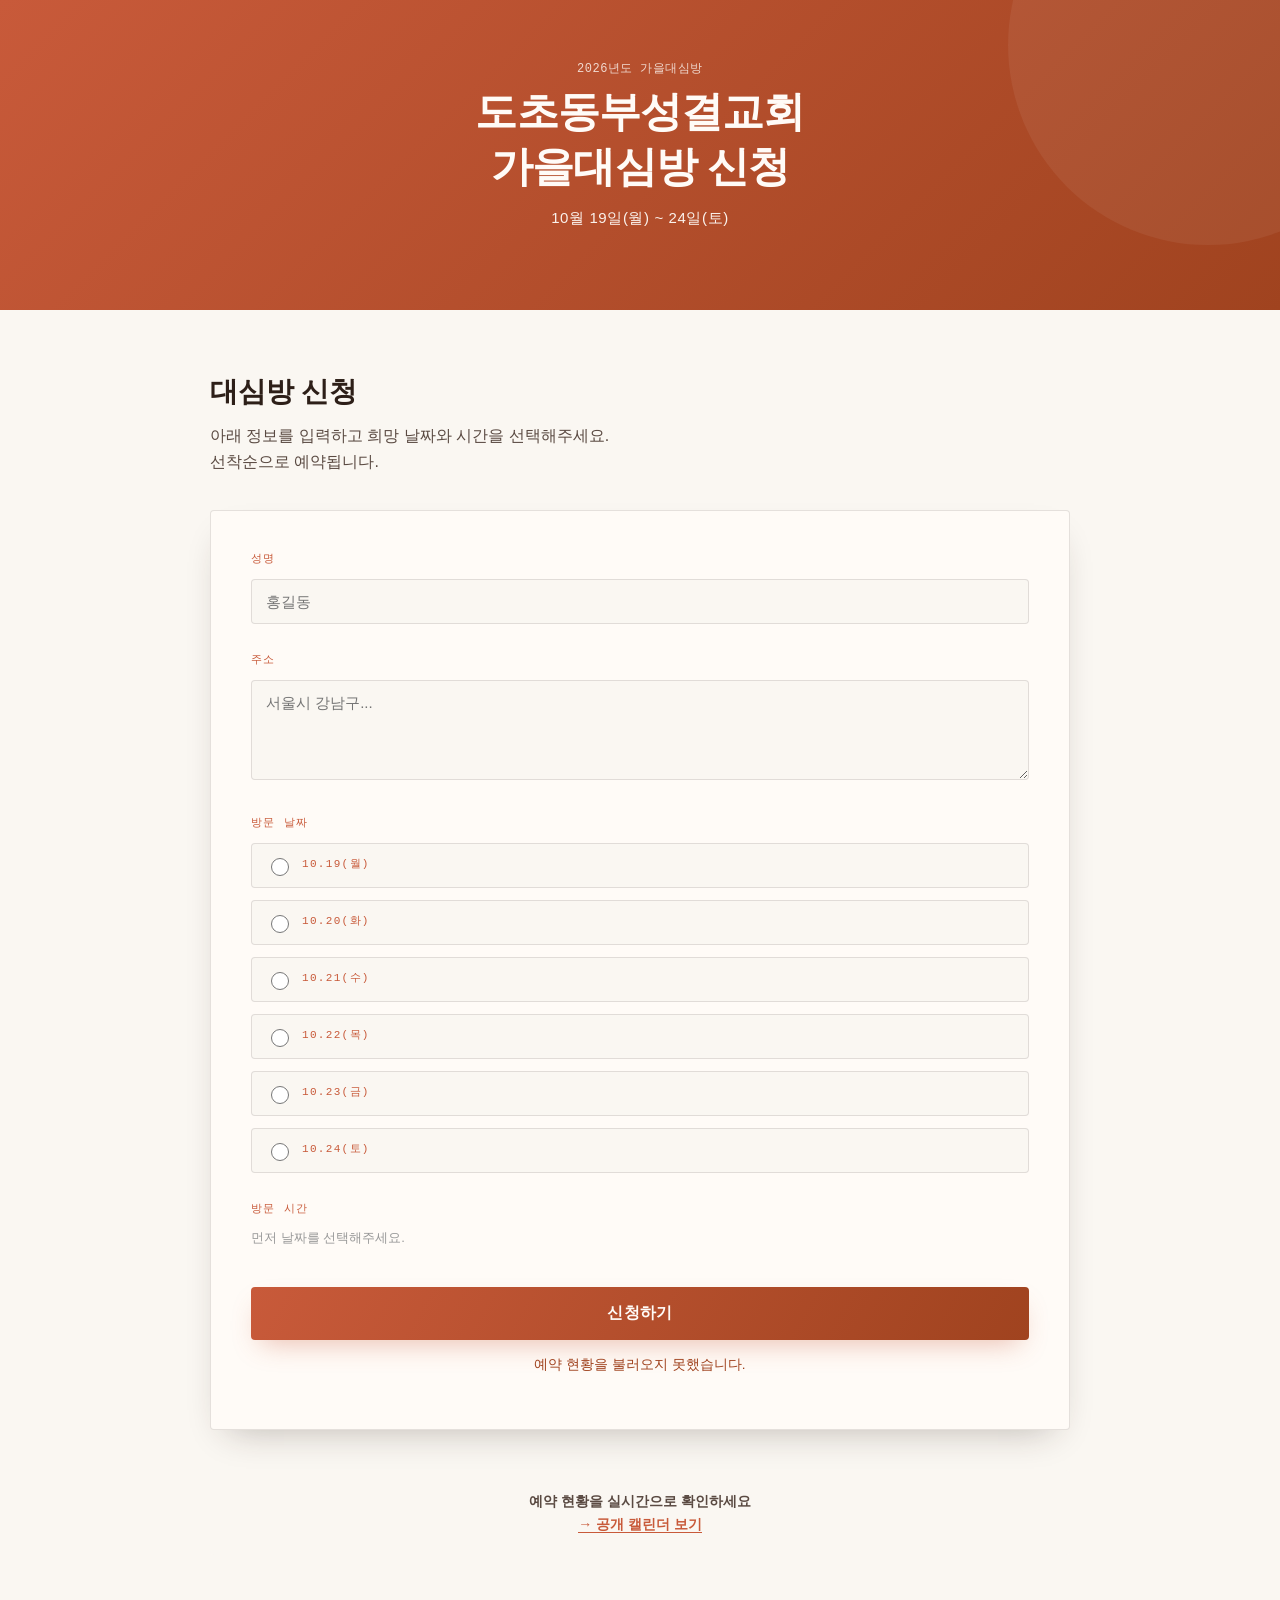
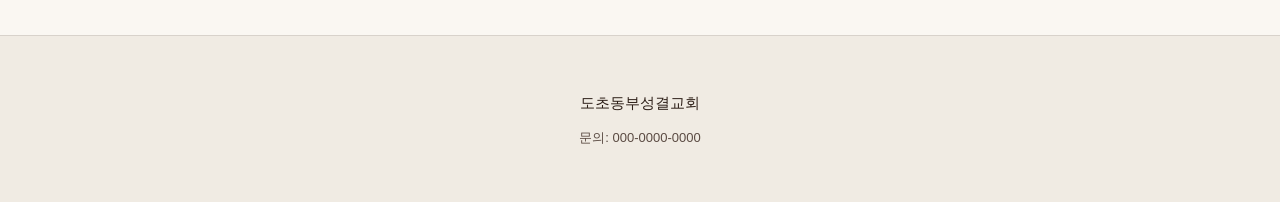
==== index.html @ af1fa4bc "Add files via upload" ====
<!DOCTYPE html>
<html lang="ko">
<head>
<meta charset="UTF-8">
<meta name="viewport" content="width=device-width, initial-scale=1.0">
<title>도초동부성결교회 가을대심방 신청</title>
<meta name="description" content="2026년 10월 도초동부성결교회 가을대심방 신청 페이지">
<link rel="stylesheet" href="css/style.css">
</head>
<body>

<!-- HEADER -->
<header class="hero">
  <div class="container">
    <p class="subtitle">2026년도 가을대심방</p>
    <h1>도초동부성결교회<br>가을대심방 신청</h1>
    <p>10월 19일(월) ~ 24일(토)</p>
  </div>
</header>

<!-- MAIN FORM PAGE -->
<section class="page">
  <div class="container">
    <h2>대심방 신청</h2>
    <p class="page-lede">아래 정보를 입력하고 희망 날짜와 시간을 선택해주세요.<br>선착순으로 예약됩니다.</p>

    <div class="form-card">
      <form id="visitationForm" novalidate>
        
        <!-- 성명 -->
        <div class="field-group">
          <label for="visitorName">성명</label>
          <input type="text" id="visitorName" name="visitorName" placeholder="홍길동" required>
        </div>

        <!-- 주소 -->
        <div class="field-group">
          <label for="visitorAddress">주소</label>
          <textarea id="visitorAddress" name="visitorAddress" placeholder="서울시 강남구..." required></textarea>
        </div>

        <!-- 방문 날짜 -->
        <div class="field-group">
          <label>방문 날짜</label>
          <div class="radio-group" id="dateOptions">
            <!-- 동적으로 생성됨 -->
          </div>
        </div>

        <!-- 방문 시간 -->
        <div class="field-group">
          <label>방문 시간</label>
          <div id="timeOptions">
            <!-- 동적으로 생성됨 -->
          </div>
        </div>

        <button type="submit" class="btn-submit" id="submitBtn">신청하기</button>
        <p class="form-status" id="formStatus"></p>
      </form>
    </div>

    <div style="margin-top:40px;padding:20px;background:#faf7f2;border-radius:4px;text-align:center;">
      <p style="margin:0;color:#5a4a42;font-size:14px;">
        <strong>예약 현황을 실시간으로 확인하세요</strong><br>
        <a href="calendar.html" style="color:#c85a3a;text-decoration:none;font-weight:600;border-bottom:1px solid #c85a3a;">→ 공개 캘린더 보기</a>
      </p>
    </div>
  </div>
</section>

<!-- FOOTER -->
<footer>
  <div class="container">
    <p class="church-name">도초동부성결교회</p>
    <p>문의: 000-0000-0000</p>
  </div>
</footer>

<script src="js/config.js"></script>
<script src="js/form.js"></script>
</body>
</html>
---- css/style.css ----
/* ============================================================
   도초동부성결교회 가을대심방 신청 사이트
   ============================================================ */
:root {
  --ink:        #2d1f18;
  --ink-soft:   #5a4a42;
  --bg:         #faf7f2;
  --bg-2:       #f0ebe3;
  --accent:     #c85a3a;
  --accent-dark:#a0431f;
  --gold:       #d4a574;
  --gold-soft:  #e8d4b8;
  --success:    #4a7c59;
  --line:       rgba(45,31,24,0.12);
  --white:      #fffbf7;

  --font-display: "Noto Serif KR", serif;
  --font-body:    "Pretendard", "Noto Sans KR", -apple-system, sans-serif;
  --font-mono:    "IBM Plex Mono", monospace;

  --radius: 4px;
  --shadow-card: 0 16px 36px -18px rgba(45,31,24,0.32);
  --shadow-soft: 0 6px 20px -12px rgba(45,31,24,0.22);
}

* { box-sizing: border-box; }
html { scroll-behavior: smooth; }
body {
  margin: 0;
  background: var(--bg);
  color: var(--ink);
  font-family: var(--font-body);
  font-size: 16px;
  line-height: 1.6;
  -webkit-font-smoothing: antialiased;
}

.container {
  width: 100%;
  max-width: 900px;
  margin: 0 auto;
  padding: 0 20px;
}

/* ============================================================
   HEADER / HERO
   ============================================================ */
.hero {
  position: relative;
  padding: 60px 0 80px;
  background: linear-gradient(135deg, var(--accent) 0%, var(--accent-dark) 100%);
  color: var(--white);
  text-align: center;
  overflow: hidden;
}

.hero::before {
  content: "";
  position: absolute;
  top: -50%;
  right: -10%;
  width: 400px;
  height: 400px;
  background: rgba(255, 255, 255, 0.06);
  border-radius: 50%;
  pointer-events: none;
}

.hero .container { position: relative; z-index: 1; }

.hero h1 {
  font-family: var(--font-display);
  font-size: clamp(28px, 5vw, 42px);
  font-weight: 700;
  margin: 0 0 12px;
  letter-spacing: -0.02em;
  line-height: 1.3;
}

.hero p {
  margin: 0;
  font-size: 15px;
  opacity: 0.95;
  letter-spacing: 0.04em;
}

.hero .subtitle {
  font-family: var(--font-mono);
  font-size: 12px;
  margin-bottom: 6px;
  opacity: 0.8;
}

/* ============================================================
   FORM PAGE
   ============================================================ */
.page { padding: 60px 0 80px; }
.page h2 {
  font-family: var(--font-display);
  font-size: 28px;
  margin: 0 0 8px;
}
.page-lede { margin: 0 0 36px; color: var(--ink-soft); }

.form-card {
  background: var(--white);
  border: 1px solid var(--line);
  border-radius: var(--radius);
  padding: 40px;
  box-shadow: var(--shadow-card);
  margin-bottom: 40px;
}

.field-group {
  margin-bottom: 28px;
}

.field-group label {
  display: block;
  font-family: var(--font-mono);
  font-size: 11px;
  letter-spacing: 0.12em;
  text-transform: uppercase;
  color: var(--accent);
  margin-bottom: 10px;
}

.field-group input[type="text"],
.field-group input[type="date"],
.field-group textarea {
  width: 100%;
  padding: 13px 14px;
  font-size: 15px;
  font-family: var(--font-body);
  color: var(--ink);
  background: var(--bg);
  border: 1px solid var(--line);
  border-radius: var(--radius);
  outline-offset: 2px;
  transition: border-color .15s ease, background .15s ease;
}

.field-group input:focus,
.field-group textarea:focus {
  border-color: var(--accent);
  background: var(--white);
}

.field-group textarea {
  resize: vertical;
  min-height: 100px;
  font-family: inherit;
}

/* 라디오/체크박스 그룹 */
.radio-group, .checkbox-group {
  display: grid;
  gap: 12px;
}

.radio-item, .checkbox-item {
  display: flex;
  align-items: center;
  gap: 10px;
  padding: 11px 14px;
  background: var(--bg);
  border: 1px solid var(--line);
  border-radius: var(--radius);
  cursor: pointer;
  transition: background .15s ease, border-color .15s ease;
}

.radio-item:hover, .checkbox-item:hover {
  background: var(--bg-2);
  border-color: var(--accent);
}

.radio-item input[type="radio"],
.checkbox-item input[type="checkbox"] {
  cursor: pointer;
  width: 18px;
  height: 18px;
  accent-color: var(--accent);
}

.radio-item input:checked ~ label,
.checkbox-item input:checked ~ label {
  font-weight: 600;
  color: var(--accent);
}

.radio-item label, .checkbox-item label {
  flex: 1;
  margin: 0;
  cursor: pointer;
  user-select: none;
}

.radio-item.disabled, .checkbox-item.disabled {
  opacity: 0.5;
  pointer-events: none;
  background: #f5f5f5;
}

.radio-item.disabled label, .checkbox-item.disabled label {
  color: #999;
}

.time-grid {
  display: grid;
  grid-template-columns: repeat(auto-fit, minmax(140px, 1fr));
  gap: 12px;
}

.btn-submit {
  width: 100%;
  padding: 16px 20px;
  font-family: var(--font-display);
  font-size: 16px;
  font-weight: 700;
  color: var(--white);
  background: linear-gradient(120deg, var(--accent), var(--accent-dark));
  border: none;
  border-radius: var(--radius);
  cursor: pointer;
  letter-spacing: 0.02em;
  transition: transform .15s ease, box-shadow .15s ease;
  box-shadow: 0 12px 28px -10px rgba(200,90,58,0.4);
  margin-top: 10px;
}

.btn-submit:hover { transform: translateY(-2px); box-shadow: 0 16px 32px -10px rgba(200,90,58,0.5); }
.btn-submit:disabled { opacity: 0.6; cursor: not-allowed; transform: none; }

.form-status {
  margin-top: 14px;
  font-size: 13.5px;
  text-align: center;
  min-height: 18px;
  color: var(--accent-dark);
}

.form-status.is-success { color: var(--success); }

/* ============================================================
   CALENDAR PAGE
   ============================================================ */
.calendar-header {
  display: grid;
  grid-template-columns: 1fr auto;
  align-items: center;
  gap: 20px;
  margin-bottom: 30px;
}

.calendar-controls {
  display: flex;
  gap: 8px;
}

.calendar-controls button {
  padding: 8px 12px;
  font-size: 13px;
  background: var(--white);
  border: 1px solid var(--line);
  border-radius: var(--radius);
  cursor: pointer;
  transition: border-color .15s ease, background .15s ease;
}

.calendar-controls button:hover {
  border-color: var(--accent);
  background: var(--bg-2);
}

.status-badge {
  display: inline-block;
  padding: 6px 12px;
  font-family: var(--font-mono);
  font-size: 11px;
  letter-spacing: 0.08em;
  background: var(--success);
  color: var(--white);
  border-radius: 20px;
}

.status-badge.empty {
  background: #999;
}

.calendar-grid {
  display: grid;
  grid-template-columns: repeat(auto-fit, minmax(220px, 1fr));
  gap: 16px;
  margin-bottom: 40px;
}

.day-card {
  background: var(--white);
  border: 1px solid var(--line);
  border-radius: var(--radius);
  overflow: hidden;
  box-shadow: var(--shadow-soft);
  transition: transform .15s ease, box-shadow .15s ease;
}

.day-card:hover { transform: translateY(-2px); box-shadow: var(--shadow-card); }

.day-header {
  padding: 16px;
  background: var(--accent);
  color: var(--white);
  text-align: center;
  border-bottom: 1px solid var(--line);
}

.day-header .date {
  font-family: var(--font-mono);
  font-size: 13px;
  letter-spacing: 0.05em;
  opacity: 0.9;
  display: block;
  margin-bottom: 4px;
}

.day-header .day-name {
  font-family: var(--font-display);
  font-size: 18px;
  font-weight: 700;
}

.day-slots {
  padding: 14px;
}

.slot {
  padding: 10px 12px;
  margin-bottom: 8px;
  font-size: 13px;
  background: var(--bg);
  border: 1px solid var(--line);
  border-radius: 3px;
  text-align: center;
  border-left: 3px solid var(--accent);
  transition: background .15s ease, border-color .15s ease;
}

.slot.booked {
  background: #f0f0f0;
  border-color: #ccc;
  border-left-color: #999;
  color: #999;
  opacity: 0.6;
}

.slot.available:hover {
  background: var(--bg-2);
  border-color: var(--accent);
}

.slot-label {
  display: block;
  font-weight: 600;
  margin-bottom: 2px;
}

.slot-count {
  display: block;
  font-family: var(--font-mono);
  font-size: 11px;
  opacity: 0.7;
}

/* ============================================================
   FOOTER
   ============================================================ */
footer {
  padding: 40px 0;
  text-align: center;
  color: var(--ink-soft);
  font-size: 13px;
  border-top: 1px solid var(--line);
  background: var(--bg-2);
}

footer .church-name {
  font-family: var(--font-display);
  font-size: 15px;
  color: var(--ink);
  margin-bottom: 6px;
}

footer a {
  color: var(--accent);
  text-decoration: none;
}

footer a:hover { text-decoration: underline; }

/* ============================================================
   UTILITIES
   ============================================================ */
.eyebrow {
  font-family: var(--font-mono);
  font-size: 11px;
  letter-spacing: 0.15em;
  text-transform: uppercase;
  color: var(--accent);
  display: block;
  margin-bottom: 8px;
}

.loading {
  display: inline-block;
  width: 12px;
  height: 12px;
  border: 2px solid var(--line);
  border-top-color: var(--accent);
  border-radius: 50%;
  animation: spin .8s linear infinite;
}

@keyframes spin { to { transform: rotate(360deg); } }

@media (max-width: 640px) {
  .form-card { padding: 24px; }
  .time-grid { grid-template-columns: repeat(auto-fit, minmax(110px, 1fr)); }
  .calendar-grid { grid-template-columns: 1fr; }
  .calendar-header { grid-template-columns: 1fr; }
}
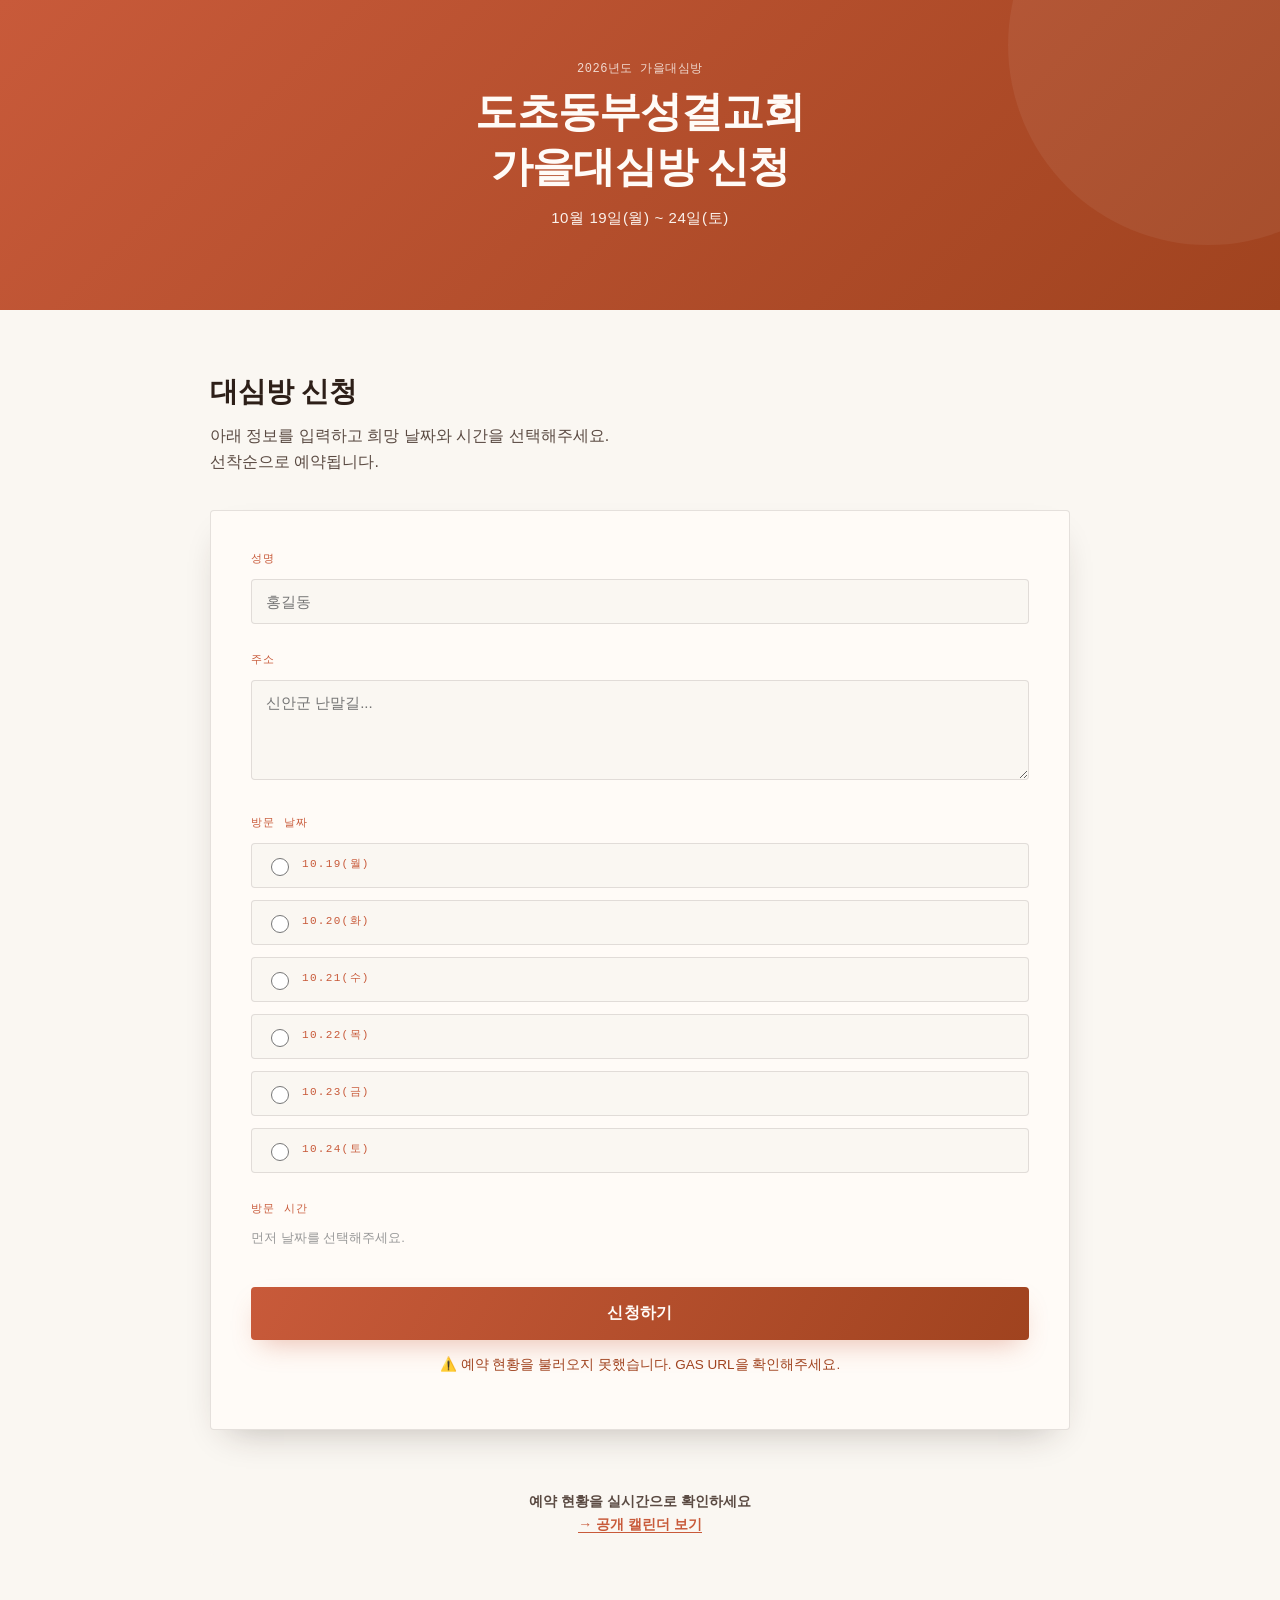
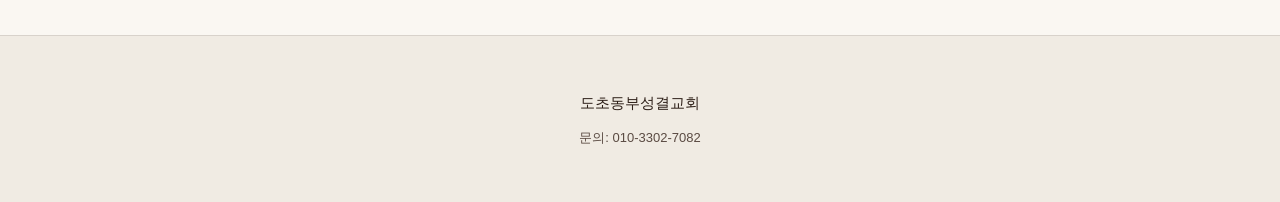
==== commit fd702f71: "Update index.html 55" ====
--- a/index.html
+++ b/index.html
@@ -36,7 +36,7 @@
         <!-- 주소 -->
         <div class="field-group">
           <label for="visitorAddress">주소</label>
-          <textarea id="visitorAddress" name="visitorAddress" placeholder="서울시 강남구..." required></textarea>
+          <textarea id="visitorAddress" name="visitorAddress" placeholder="신안군 난말길..." required></textarea>
         </div>
 
         <!-- 방문 날짜 -->
@@ -73,7 +73,7 @@
 <footer>
   <div class="container">
     <p class="church-name">도초동부성결교회</p>
-    <p>문의: 000-0000-0000</p>
+    <p>문의: 010-3302-7082</p>
   </div>
 </footer>
 
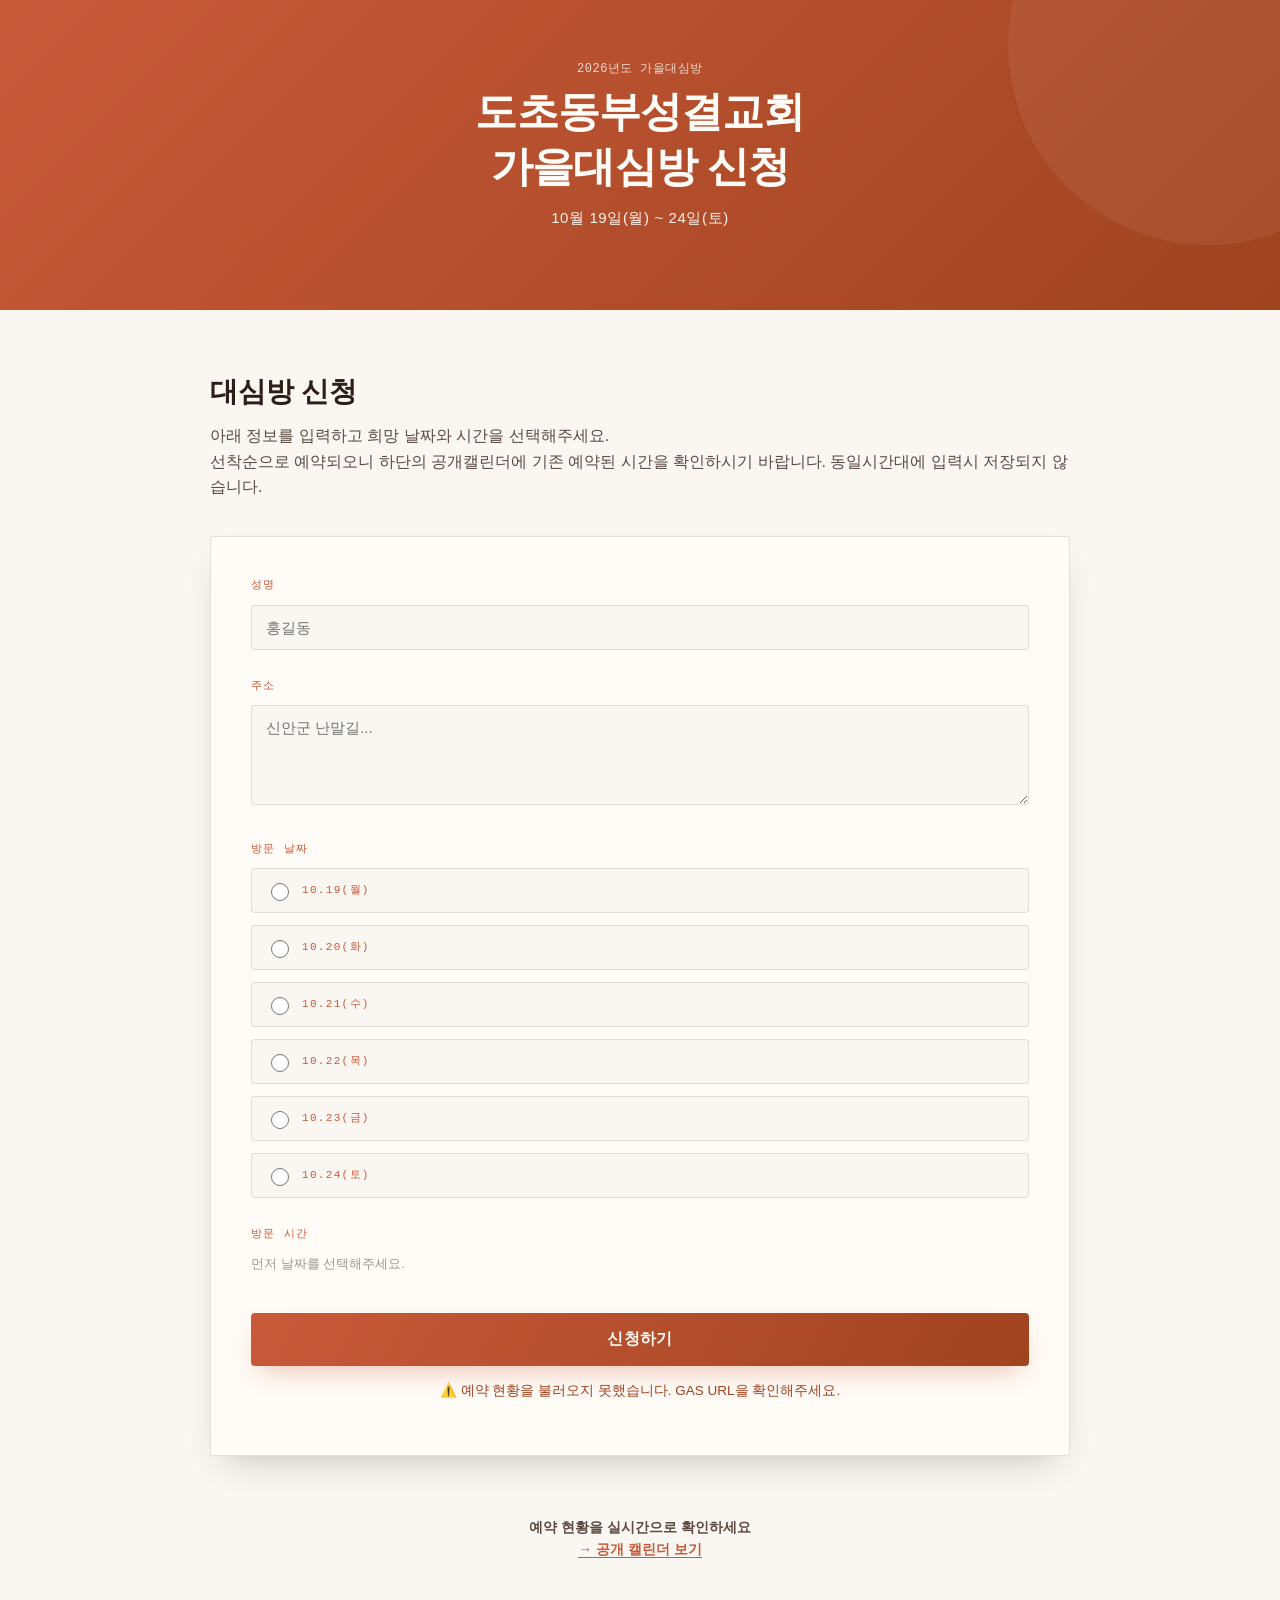
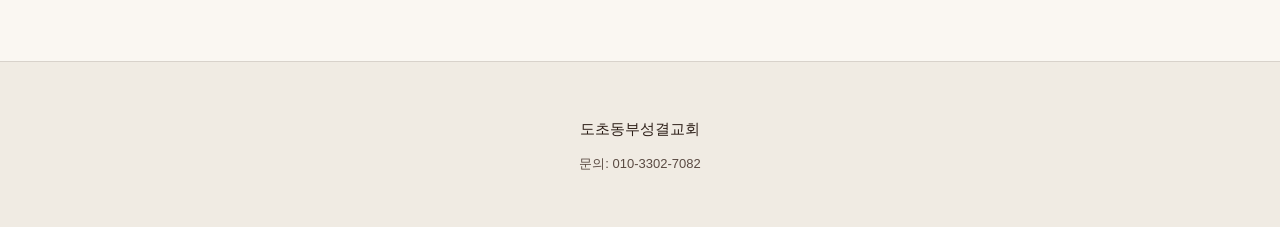
==== commit 6ee1c28d: "Update index.html 444" ====
--- a/index.html
+++ b/index.html
@@ -22,7 +22,7 @@
 <section class="page">
   <div class="container">
     <h2>대심방 신청</h2>
-    <p class="page-lede">아래 정보를 입력하고 희망 날짜와 시간을 선택해주세요.<br>선착순으로 예약됩니다.</p>
+    <p class="page-lede">아래 정보를 입력하고 희망 날짜와 시간을 선택해주세요.<br>선착순으로 예약되오니 하단의 공개캘린더에 기존 예약된 시간을 확인하시기 바랍니다. 동일시간대에 입력시 저장되지 않습니다.</p>
 
     <div class="form-card">
       <form id="visitationForm" novalidate>
